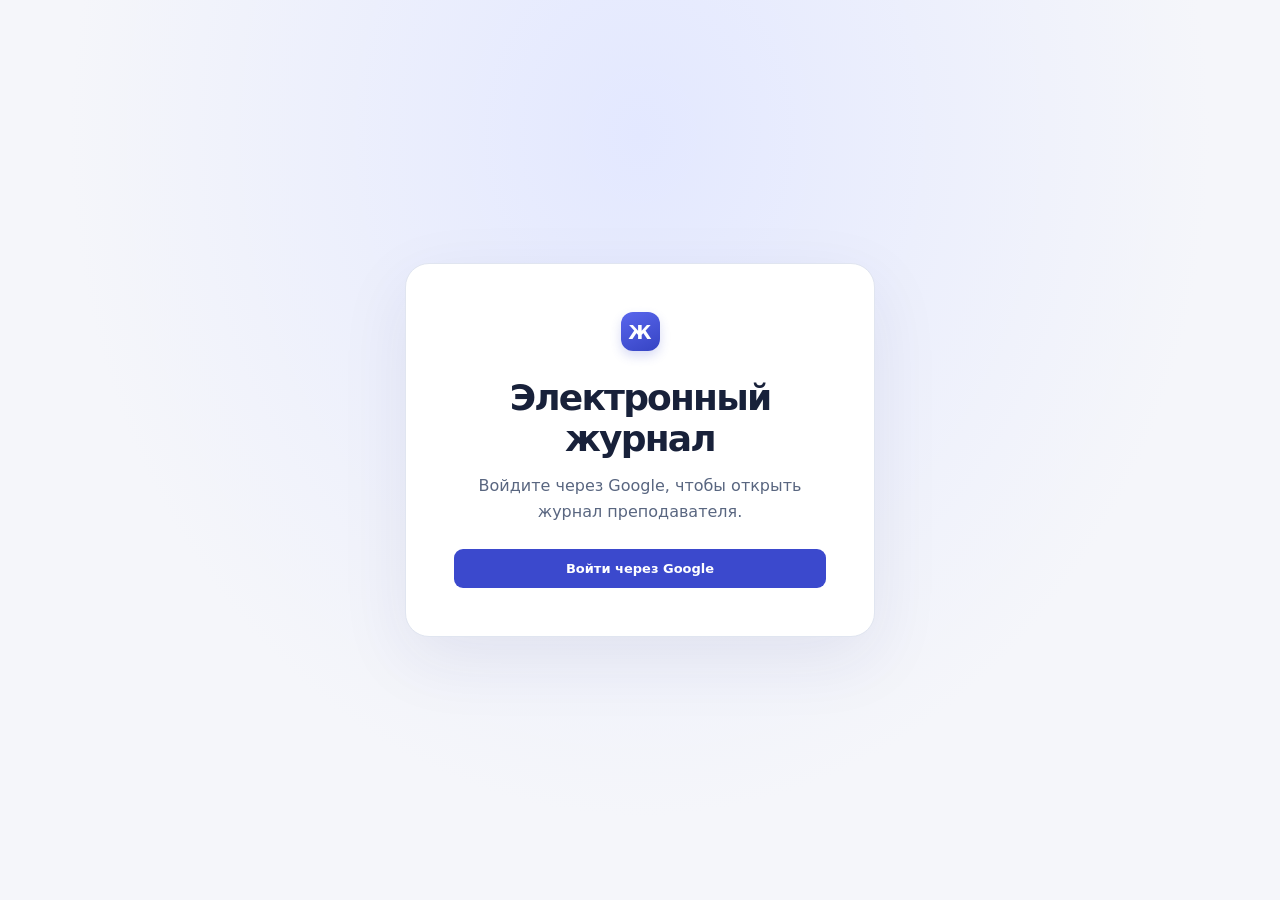
==== index.html @ f2e0462f "Publish lesson colors and subgroup filters" ====
<!doctype html>
<html lang="ru">
<head>
  <meta charset="utf-8">
  <meta name="viewport" content="width=device-width, initial-scale=1">
  <meta name="referrer" content="no-referrer">
  <meta http-equiv="Content-Security-Policy" content="default-src 'self'; connect-src 'self' https://script.google.com https://script.googleusercontent.com; object-src 'none'; base-uri 'none'; form-action 'none'">
  <meta name="theme-color" content="#f5f6fa">
  <title>Электронный журнал</title>
  <link rel="stylesheet" href="./styles.css?v=4">
  <script src="./config.js" defer></script>
  <script src="./vendor/chart.umd.js" defer></script>
  <script src="./app.js?v=4" defer></script>
</head>
<body>
  <main id="auth" class="auth">
    <section class="auth-card">
      <span class="brand-icon" aria-hidden="true">Ж</span>
      <h1>Электронный журнал</h1>
      <p>Войдите через Google, чтобы открыть журнал преподавателя.</p>
      <button class="primary" id="sign-in">Войти через Google</button>
      <p id="auth-status" role="status" hidden></p>
    </section>
  </main>
  <div id="workspace" class="workspace" hidden>
    <aside class="sidebar">
      <a id="brand-home" class="brand" href="./"><span class="brand-icon" aria-hidden="true">Ж</span><strong>Электронный<br> журнал</strong></a>
      <div class="side-inner">
        <div class="groups home-menu"><button type="button" id="home" class="side-tool"><span aria-hidden="true">▦</span> Главная</button></div>
        <section class="course-menu" aria-label="Группы по курсам">
          <p class="side-label">Курсы</p>
          <nav id="courses" class="course-tabs" aria-label="Курсы и группы"></nav>
        </section>
        <p class="side-label tools-label">Инструменты</p>
        <div class="groups tools-menu">
          <button id="roulette" class="side-tool" disabled><span aria-hidden="true">◎</span> Рулетка</button>
          <button id="settings" class="side-tool"><span aria-hidden="true">⚙︎</span> Настройки</button>
        </div>
      </div>
      <div class="account">
        <span class="avatar" id="avatar" aria-hidden="true"></span>
        <span id="email" class="email"></span>
        <button id="sign-out" class="plain sign-out">Выйти</button>
      </div>
    </aside>
    <main class="main-content" id="main">
      <header class="group-header">
        <h1 id="group-title">Группы</h1>
        <div id="group-actions" class="buttons" hidden>
          <button id="refresh" class="secondary" aria-label="Обновить данные" title="Обновить данные">↻</button>
          <button id="download" class="secondary">Скачать CSV</button>
          <button id="new-lesson" class="primary">＋ Занятие</button>
        </div>
      </header>
      <div id="summary" class="summary" hidden></div>
      <nav id="tabs" class="tabs" aria-label="Разделы журнала" hidden>
        <button data-tab="journal">Журнал</button>
        <button data-tab="lessons">Занятия</button>
        <button data-tab="topics">Вычитка</button>
        <button data-tab="analytics">Аналитика</button>
      </nav>
      <div id="banner" class="banner" role="status" hidden></div>
      <section id="content" aria-label="Данные группы"></section>
    </main>
  </div>
  <dialog id="dialog" aria-labelledby="dialog-title">
    <form id="dialog-form">
      <header class="dialog-header"><div><p id="dialog-kicker" class="eyebrow" hidden></p><h2 id="dialog-title"></h2></div>
        <button id="dialog-close" class="secondary square" type="button" aria-label="Закрыть">×</button>
      </header>
      <div id="dialog-body" class="dialog-body"></div>
      <footer class="dialog-footer"><p id="dialog-status" role="status" hidden></p><div id="dialog-actions" class="buttons"></div></footer>
    </form>
  </dialog>
</body>
</html>
---- styles.css ----
:root {
  color-scheme: light;
  --ink: #18213a;
  --muted: #596680;
  --line: #e0e5f0;
  --surface: #fff;
  --paper: #f5f6fa;
  --blue: #3b49cd;
  --blue-dark: #2938b2;
  --tint: #eef0ff;
  --red: #a33846;
  --round: 15px;
  --sidebar-bg: #fbfbff;
  --header-bg: #f7f8fd;
  --row-hover: #f3f5fc;
  --field-border: #cfd6e7;
  --accent-edge: #bbc5f0;
  --action: #3b49cd;
  --action-hover: #2938b2;
  --neutral-bg: #e8ebf7;
  --positive-bg: #e7f5ef;
  --positive-ink: #12634f;
  --warning-bg: #fcf1dc;
  --warning-ink: #815015;
  --negative-bg: #fbecef;
  --negative-ink: #932f40;
  --negative-edge: #e9c7ce;
  --grade-bg: #eef2fc;
  --grade-edge: #c6d0ed;
  --date-p1-bg: #d9f0ff;
  --date-p1-ink: #145477;
  --date-p2-bg: #eee3ff;
  --date-p2-ink: #643691;
  --auth-glow: #e3e8ff;
  font-family: Inter,system-ui,-apple-system,BlinkMacSystemFont,"Segoe UI",sans-serif;
  color: var(--ink);
  background: var(--paper);
}

:root[data-theme="dark"] {
  color-scheme: dark;
  --ink: #e8edf8;
  --muted: #a9b5ce;
  --line: #334059;
  --surface: #1c2434;
  --paper: #131925;
  --blue: #aab6ff;
  --blue-dark: #c1caff;
  --tint: #2c375e;
  --red: #ffb5c0;
  --sidebar-bg: #171f2d;
  --header-bg: #222d41;
  --row-hover: #252f44;
  --field-border: #4a5872;
  --accent-edge: #6a7bc2;
  --action: #4b5bd3;
  --action-hover: #4252cb;
  --neutral-bg: #303c54;
  --positive-bg: #203d35;
  --positive-ink: #9ae2c9;
  --warning-bg: #443621;
  --warning-ink: #f5d28e;
  --negative-bg: #452b37;
  --negative-ink: #ffc0ca;
  --negative-edge: #775363;
  --grade-bg: #263552;
  --grade-edge: #465a84;
  --date-p1-bg: #21465e;
  --date-p1-ink: #b5e5ff;
  --date-p2-bg: #483462;
  --date-p2-ink: #e4ccff;
  --auth-glow: #29345b;
}

* {
  box-sizing: border-box;
}

body {
  margin: 0;
}

button,input,select,textarea {
  font: inherit;
}

button {
  cursor: pointer;
}

button:disabled {
  opacity: .5;
  cursor: default;
}

button:focus-visible,a:focus-visible,input:focus-visible,select:focus-visible,textarea:focus-visible {
  outline: 3px solid #7c88ed;
  outline-offset: 2px;
}

[hidden] {
  display: none!important;
}

h1,h2,h3,p {
  margin: 0;
}

button,a {
  -webkit-tap-highlight-color: transparent;
}

.auth {
  min-height: 100dvh;
  display: grid;
  place-items: center;
  padding: 24px;
  background: radial-gradient(ellipse at 50% 15%,var(--auth-glow),transparent 63%),var(--paper);
}

.auth-card {
  width: min(470px,100%);
  background: var(--surface);
  padding: 48px;
  border: 1px solid var(--line);
  border-radius: 24px;
  box-shadow: 0 22px 70px #202a6c14;
  text-align: center;
}

.auth-card .brand-icon {
  margin: 0 auto 26px;
}

.auth-card h1 {
  font-size: clamp(27px,5vw,36px);
  letter-spacing: -.05em;
}

.auth-card p {
  color: var(--muted);
  line-height: 1.6;
  margin: 14px 0 24px;
}

.auth-card p[role=status] {
  font-size: 13px;
  margin: 15px 0 0;
}

.auth-card button {
  width: 100%;
}

.workspace {
  display: grid;
  grid-template-columns: 204px minmax(0,1fr);
  min-height: 100dvh;
}

.sidebar {
  position: sticky;
  top: 0;
  height: 100dvh;
  background: var(--sidebar-bg);
  border-right: 1px solid var(--line);
  padding: 18px 12px 12px;
  display: flex;
  flex-direction: column;
  gap: 17px;
}

.brand {
  display: flex;
  gap: 12px;
  align-items: center;
  padding: 0 6px;
  color: var(--ink);
  text-decoration: none;
  line-height: 1.17;
  letter-spacing: -.025em;
}

.brand-icon {
  flex: none;
  display: grid;
  place-items: center;
  height: 39px;
  width: 39px;
  color: white;
  border-radius: 12px;
  background: linear-gradient(155deg,#5966ed,#3644c3);
  font-weight: 800;
  font-size: 19px;
  box-shadow: 0 5px 11px #3e4ccc33;
}

.side-inner {
  overflow: auto;
}

.side-label {
  font-size: 11px;
  letter-spacing: .12em;
  text-transform: uppercase;
  font-weight: 750;
  color: var(--muted);
  padding: 0 11px 9px;
}

.tools-label {
  margin-top: 14px;
}

.home-menu {
  margin-bottom: 10px;
}

.course-tabs {
  display: grid;
  gap: 5px;
  min-width: 0;
}

.course {
  border: 1px solid var(--line);
  border-radius: 8px;
  background: var(--surface);
  min-width: 0;
}

.course summary {
  display: list-item;
  padding: 7px 8px;
  border-radius: 7px;
  color: var(--muted);
  cursor: pointer;
  font-size: 13px;
  font-weight: 750;
}

.course[open] summary,
.course summary:hover {
  background: var(--tint);
  color: var(--blue-dark);
}

.course summary:focus-visible {
  outline: 2px solid var(--blue);
  outline-offset: -2px;
}

.course .groups {
  padding: 4px;
}

.course .groups button {
  gap: 6px;
  padding: 6px;
}

.groups {
  display: grid;
  gap: 6px;
}

.groups button {
  display: flex;
  align-items: center;
  gap: 8px;
  border: 1px solid transparent;
  width: 100%;
  text-align: left;
  border-radius: 11px;
  padding: 10px;
  color: var(--ink);
  background: transparent;
  font-size: 14px;
  font-weight: 650;
}

.groups button:hover {
  background: var(--row-hover);
}

.groups button[aria-current=true],.groups button[aria-current=page] {
  background: var(--tint);
  color: var(--blue-dark);
  border-color: var(--accent-edge);
}

.avatar {
  display: grid;
  place-items: center;
  flex: none;
  border-radius: 9px;
  width: 30px;
  height: 30px;
  background: var(--neutral-bg);
  color: var(--blue-dark);
  font-weight: 750;
  font-size: 12px;
}

.group-name {
  display: grid;
  gap: 3px;
  min-width: 0;
}

.group-name small {
  font-weight: 500;
  color: var(--muted);
}

.side-tool span {
  font-size: 20px;
  color: var(--blue);
  line-height: 1;
  width: 23px;
  text-align: center;
}

.account {
  margin-top: auto;
  display: flex;
  align-items: center;
  gap: 7px;
  padding-top: 13px;
  border-top: 1px solid var(--line);
  font-size: 12px;
}

.email {
  overflow: hidden;
  text-overflow: ellipsis;
  white-space: nowrap;
  min-width: 0;
}

.plain {
  background: none;
  border: 0;
  color: var(--blue);
  padding: 5px;
  font-weight: 650;
}

.sign-out {
  margin-left: auto;
}

.main-content {
  padding: 12px clamp(12px,1.5vw,24px) 22px;
  max-width: 1650px;
  width: 100%;
  margin-inline: auto;
}

.group-header {
  display: flex;
  flex-wrap: wrap;
  align-items: center;
  justify-content: space-between;
  gap: 8px 16px;
  margin-bottom: 6px;
}

.eyebrow {
  color: var(--blue-dark);
  font-size: 11px;
  font-weight: 800;
  letter-spacing: .11em;
  text-transform: uppercase;
  margin-bottom: 7px;
}

.group-header h1 {
  min-width: 0;
  max-width: 100%;
  overflow: hidden;
  text-overflow: ellipsis;
  white-space: nowrap;
  font-size: clamp(18px, 2.15vw, 28px);
  letter-spacing: -.035em;
  line-height: 1.2;
}

.buttons {
  display: flex;
  flex-wrap: wrap;
  align-items: center;
  gap: 8px;
}

.primary,.secondary,.danger {
  min-height: 39px;
  padding: 8px 13px;
  border-radius: 9px;
  border: 1px solid transparent;
  font-weight: 700;
  font-size: 13px;
  white-space: nowrap;
}

.primary {
  background: var(--action);
  color: #fff;
}

.primary:hover {
  background: var(--action-hover);
}

.secondary {
  background: var(--surface);
  border-color: var(--field-border);
  color: var(--ink);
}

.secondary:hover {
  background: var(--row-hover);
  border-color: var(--accent-edge);
}

.danger {
  background: var(--negative-bg);
  color: var(--red);
  border-color: var(--negative-edge);
}

.danger:hover {
  background: var(--negative-edge);
}

.square {
  min-width: 39px;
  font-size: 20px;
  padding: 4px 8px;
}

.summary {
  display: grid;
  grid-template-columns: repeat(4,minmax(0,1fr));
  gap: 8px;
  margin-bottom: 5px;
}

.metric {
  padding: 6px 10px;
  background: var(--surface);
  border: 1px solid var(--line);
  border-radius: var(--round);
  display: grid;
  gap: 1px;
}

.metric small {
  color: var(--muted);
  font-size: 12px;
}

.metric strong {
  font-size: 20px;
  font-variant-numeric: tabular-nums;
  letter-spacing: -.04em;
}

.tabs {
  display: flex;
  gap: 20px;
  border-bottom: 1px solid var(--line);
  margin-bottom: 6px;
  overflow: auto;
}

.tabs button {
  border: 0;
  background: transparent;
  color: var(--muted);
  font-size: 14px;
  font-weight: 700;
  padding: 7px 2px;
  white-space: nowrap;
  border-bottom: 3px solid transparent;
}

.tabs button[aria-current=page] {
  color: var(--blue);
  border-bottom-color: var(--blue);
}

.banner {
  padding: 5px 9px;
  margin-bottom: 5px;
  border-radius: 10px;
  background: var(--tint);
  color: var(--blue-dark);
  font-size: 14px;
  white-space: pre-line;
}

.banner.error,.dialog-footer .error {
  background: var(--negative-bg);
  color: var(--red);
}

.panel {
  background: var(--surface);
  border: 1px solid var(--line);
  border-radius: var(--round);
  overflow: hidden;
}

.toolbar {
  display: flex;
  align-items: center;
  justify-content: space-between;
  gap: 10px;
  flex-wrap: wrap;
  padding: 7px 10px;
  border-bottom: 1px solid var(--line);
}

.toolbar h2 {
  font-size: 16px;
}

.toolbar p,.hint {
  font-size: 12px;
  color: var(--muted);
  line-height: 1.5;
}

.field {
  display: grid;
  gap: 6px;
  font-size: 13px;
  font-weight: 650;
}

.field input,.field select,.field textarea,.toolbar input,.toolbar select,.mark-select {
  min-width: 0;
  min-height: 31px;
  border: 1px solid var(--field-border);
  border-radius: 8px;
  padding: 4px 7px;
  color: var(--ink);
  background: var(--surface);
}

input::placeholder, textarea::placeholder {
  color: var(--muted);
  opacity: 1;
}

.toolbar input[type=search] {
  width: clamp(160px,23vw,260px);
}

.field textarea {
  resize: vertical;
  min-height: 68px;
}

.table-scroll {
  overflow: auto;
  max-height: 68dvh;
  scrollbar-color: var(--accent-edge) var(--paper);
}

.matrix,.data-table {
  border-collapse: separate;
  border-spacing: 0;
  width: 100%;
  font-size: 13px;
}

.matrix th,.matrix td,.data-table th,.data-table td {
  padding: 8px 12px;
  border-bottom: 1px solid var(--line);
  text-align: left;
  vertical-align: middle;
}

.matrix thead th,.data-table thead th {
  font-weight: 700;
  color: var(--muted);
  background: var(--header-bg);
  position: sticky;
  top: 0;
  z-index: 2;
  font-size: 12px;
}

.matrix {
  width: max-content;
}

.matrix td,.matrix th {
  box-sizing: border-box;
  width: 32px;
  min-width: 32px;
  padding: 2px 1px;
  text-align: center;
}

.matrix th:first-child {
  position: sticky;
  left: 0;
  width: 187px;
  min-width: 187px;
  max-width: 187px;
  padding: 4px 8px;
  text-align: left;
  background: var(--surface);
  border-right: 1px solid var(--line);
  z-index: 1;
}

.matrix thead th:first-child {
  background: var(--header-bg);
  z-index: 3;
}

.matrix tbody tr:hover > :not(.grid-unavailable), .data-table tbody tr:hover td {
  background: var(--row-hover);
}

.matrix tbody tr:last-child > *, .data-table tbody tr:last-child td {
  border-bottom: 0;
}

.student-label {
  display: flex;
  align-items: center;
  gap: 5px;
  min-width: 0;
}

.student-number {
  flex: none;
  min-width: 2ch;
  text-align: right;
  color: var(--muted);
  font-variant-numeric: tabular-nums;
}

.student-name {
  overflow: hidden;
  text-overflow: ellipsis;
  white-space: nowrap;
  font-weight: 700;
  line-height: 1.25;
}

.student-sub {
  flex: none;
  padding: 2px 4px;
  border-radius: 4px;
  background: var(--neutral-bg);
  color: var(--muted);
  font-size: 10px;
  font-weight: 700;
  line-height: 1.2;
  white-space: nowrap;
}

.grid-head,.grid-mark {
  position: relative;
  display: grid;
  place-items: center;
  width: 30px;
  overflow: hidden;
  padding: 0;
  border: 1px solid transparent;
  border-radius: 5px;
  color: inherit;
}

.grid-head {
  gap: 3px;
  min-height: 63px;
  padding: 4px 0 3px;
  background: transparent;
}

.grid-date {
  writing-mode: vertical-rl;
  text-orientation: sideways;
  font-variant-numeric: tabular-nums;
  line-height: 1;
}

.grid-date[data-type="П1"],
.grid-date[data-type="П2"],
.grid-date[data-type="ИН"] {
  padding: 2px 1px;
  border-radius: 3px;
}

.grid-date[data-type="П1"] {
  background: var(--date-p1-bg);
  color: var(--date-p1-ink);
}

.grid-date[data-type="П2"] {
  background: var(--date-p2-bg);
  color: var(--date-p2-ink);
}

.grid-date[data-type="ИН"] {
  background: var(--positive-bg);
  color: var(--positive-ink);
}

.grid-head small {
  color: var(--muted);
  font-size: 10px;
  line-height: 1;
}

.grid-head:hover {
  background: var(--tint);
}

.grid-mark {
  min-height: 25px;
  background: var(--grade-bg);
  border-color: var(--grade-edge);
  color: var(--blue-dark);
  font-weight: 750;
  cursor: pointer;
}

.grid-mark[data-mark="5"],.grid-mark[data-mark="4"] {
  color: var(--positive-ink);
  background: var(--positive-bg);
}

.grid-mark[data-mark="3"] {
  color: var(--warning-ink);
  background: var(--warning-bg);
}

.grid-mark[data-mark="2"],.grid-mark[data-mark="н"],.grid-mark[data-mark="нб"] {
  color: var(--negative-ink);
  background: var(--negative-bg);
}

.grid-mark:hover:enabled {
  border-color: var(--blue);
  box-shadow: inset 0 0 0 1px var(--blue);
}

.grid-head:focus-visible,.grid-mark:focus-visible {
  outline-offset: -2px;
}

.grid-mark[data-note=true]::after {
  content: "";
  position: absolute;
  right: 2px;
  top: 2px;
  width: 4px;
  height: 4px;
  border-radius: 50%;
  background: var(--blue);
}

.grid-unavailable {
  background: var(--surface);
  cursor: not-allowed;
}

.empty {
  padding: 28px 18px;
  color: var(--muted);
  text-align: center;
  font-size: 14px;
}

.pill {
  display: inline-block;
  border-radius: 999px;
  padding: 4px 8px;
  background: var(--tint);
  color: var(--blue-dark);
  font-weight: 700;
  font-size: 11px;
  white-space: nowrap;
}

.pill.practice {
  background: var(--positive-bg);
  color: var(--positive-ink);
}

.pill.neutral {
  background: var(--neutral-bg);
  color: var(--muted);
}

.link-btn {
  border: 0;
  background: none;
  color: var(--blue);
  font: inherit;
  font-weight: 700;
  padding: 4px 0;
  text-align: left;
}

.nowrap {
  white-space: nowrap;
}

.number {
  text-align: right!important;
  font-variant-numeric: tabular-nums;
}

.topic-columns,.analytics-layout {
  display: grid;
  grid-template-columns: repeat(2,minmax(0,1fr));
  gap: 13px;
}

.topic-columns .data-table th,.topic-columns .data-table td {
  padding: 8px;
}

.progress {
  display: flex;
  align-items: center;
  gap: 8px;
}

.progress progress {
  max-width: 88px;
  accent-color: var(--blue);
}

.timeline {
  position: relative;
  height: 220px;
  margin: 8px 10px 10px;
}

.analytics-layout {
  margin-bottom: 13px;
}

dialog {
  width: min(780px,calc(100% - 28px));
  max-height: 90dvh;
  border: 1px solid var(--line);
  border-radius: 18px;
  padding: 0;
  color: var(--ink);
  background: var(--surface);
  box-shadow: 0 24px 90px #161f4a40;
}

dialog::backdrop {
  background: #14214488;
}

dialog form {
  display: flex;
  flex-direction: column;
  max-height: 89dvh;
}

.dialog-header,.dialog-footer {
  padding: 16px 20px;
  background: var(--surface);
  flex: none;
}

.dialog-header {
  display: flex;
  justify-content: space-between;
  gap: 10px;
  align-items: center;
  border-bottom: 1px solid var(--line);
}

.dialog-header h2 {
  font-size: 22px;
  letter-spacing: -.025em;
}

.dialog-footer {
  border-top: 1px solid var(--line);
}

.dialog-footer .buttons {
  justify-content: flex-end;
}

.dialog-footer p {
  font-size: 13px;
  margin-bottom: 8px;
  padding: 6px 9px;
  border-radius: 7px;
}

.dialog-body {
  padding: 16px 20px;
  overflow: auto;
  display: grid;
  gap: 15px;
}

.lesson-fields {
  display: grid;
  grid-template-columns: 1fr 1fr 2fr;
  gap: 10px;
}

.editor-roster {
  display: grid;
  gap: 5px;
}

.editor-row {
  display: grid;
  grid-template-columns: minmax(120px,1fr) 102px minmax(100px,1.4fr);
  align-items: center;
  gap: 9px;
  padding: 5px 0;
  border-bottom: 1px solid var(--line);
}

.editor-row textarea {
  width: 100%;
  min-width: 0;
  border: 1px solid var(--field-border);
  border-radius: 8px;
  padding: 7px 9px;
  resize: vertical;
}

.editor-row select {
  width: 100%;
}

.editor-row .student-name {
  font-size: 13px;
}

.schedule-grid {
  display: grid;
  grid-template-columns: repeat(2,minmax(0,1fr));
  gap: 11px;
}

.schedule-day {
  padding: 10px 12px;
  border: 1px solid var(--line);
  border-radius: 10px;
}

.schedule-day h3 {
  font-size: 15px;
  margin-bottom: 7px;
}

.schedule-line {
  font-size: 13px;
  padding: 7px 0;
  border-top: 1px solid var(--line);
  line-height: 1.5;
}

.schedule-line small {
  display: block;
  color: var(--muted);
}

.roulette-result {
  min-height: 100px;
  display: grid;
  place-items: center;
  border-radius: 12px;
  background: var(--tint);
  color: var(--blue-dark);
  text-align: center;
  padding: 18px;
  font-size: clamp(23px,4vw,34px);
  font-weight: 800;
}

.home-schedule .schedule-grid {
  padding: 9px;
  grid-template-columns: repeat(3, minmax(0, 1fr));
}

.schedule-filter {
  display: flex;
  align-items: center;
  gap: 6px;
  font-size: 13px;
  color: var(--muted);
}

.schedule-day[data-today="true"] {
  border-color: var(--accent-edge);
}

.schedule-day[data-today="true"] h3 {
  color: var(--blue);
}

.schedule-lesson {
  display: flex;
  flex-wrap: wrap;
  align-items: baseline;
  gap: 2px 7px;
}

@media(min-width:801px) and (min-height:520px) {
  .main-content:has(.journal-panel) {
    height: 100dvh;
    padding-block: 8px 6px;
    display: flex;
    flex-direction: column;
  }

  .main-content:has(.journal-panel) > :not(#content) {
    flex-shrink: 0;
  }

  .main-content:has(.journal-panel) .group-header button {
    min-height: 31px;
    padding-block: 4px;
  }

  .main-content:has(.journal-panel) .metric {
    display: flex;
    align-items: baseline;
    justify-content: space-between;
    gap: 4px;
    padding-block: 4px;
  }

  .main-content:has(.journal-panel) .metric strong {
    font-size: 17px;
  }

  .main-content:has(.journal-panel) .tabs button {
    padding-block: 5px;
  }

  .journal-panel .toolbar {
    padding-block: 4px;
  }

  .journal-panel .toolbar h2 {
    font-size: 14px;
  }

  .journal-panel .toolbar p {
    font-size: 11px;
    line-height: 1.2;
  }

  #content:has(.journal-panel), .journal-panel {
    display: flex;
    flex-direction: column;
    flex: 1;
    min-height: 0;
  }

  #matrix-scroll {
    container-type: size;
    flex: 1;
    max-height: none;
    min-height: 0;
  }

  .matrix {
    --student-width: 164px;
    --lesson-width: clamp(16px, calc((100cqw - var(--student-width) - 2px) / var(--lesson-count, 1)), 32px);
    --row-height: clamp(16px, calc((100cqh - 57px) / var(--student-count, 1)), 29px);
    width: calc(var(--student-width) + var(--lesson-width) * var(--lesson-count, 1));
    table-layout: fixed;
    font-size: 11px;
  }

  .matrix th, .matrix td {
    width: var(--lesson-width);
    min-width: 0;
    padding-block: 0;
  }

  .matrix th:first-child {
    width: var(--student-width);
    min-width: 0;
    padding: 0 5px;
  }

  .matrix .student-sub {
    padding-block: 1px;
  }

  .matrix .grid-head, .matrix .grid-mark {
    width: 100%;
  }

  .matrix .grid-head {
    min-height: 49px;
    gap: 2px;
    padding-block: 2px;
  }

  .matrix .grid-mark {
    height: max(15px, calc(var(--row-height) - 1px));
    min-height: 0;
  }
}

@media(max-width:1050px) {
  .topic-columns {
    grid-template-columns: 1fr;
  }
  .home-schedule .schedule-grid {
    grid-template-columns: repeat(2, minmax(0, 1fr));
  }
}

@media(max-width:800px) {
  .workspace {
    grid-template-columns: minmax(0,1fr);
  }
  .sidebar {
    position: static;
    height: auto;
    display: grid;
    grid-template-columns: minmax(0,1fr) auto;
    gap: 12px;
    padding: 12px 16px;
    border-right: 0;
    border-bottom: 1px solid var(--line);
  }
  .brand {
    padding: 0;
  }
  .brand strong br {
    display: none;
  }
  .brand-icon {
    height: 33px;
    width: 33px;
  }
  .account {
    grid-column: 2;
    grid-row: 1;
    margin: 0;
    border: 0;
    padding: 0;
    max-width: 41vw;
  }
  .side-inner {
    grid-row: 2;
    grid-column: 1/-1;
    display: grid;
    grid-template-columns: auto minmax(0, 1fr);
    gap: 6px;
    overflow: clip;
  }
  .course-menu {
    grid-area: 2 / 1 / 3 / -1;
  }
  .course-tabs {
    grid-template-columns: repeat(2, minmax(0, 1fr));
    align-items: start;
  }
  .home-menu {
    margin-bottom: 0;
    grid-area: 1 / 1;
  }
  .tools-menu {
    grid-area: 1 / 2;
  }
  .side-inner .groups {
    overflow: auto;
    padding: 2px;
  }
  .side-label {
    display: none;
  }
  .groups {
    display: flex;
    flex: none;
    gap: 5px;
  }
  .groups button {
    white-space: nowrap;
    width: auto;
    padding: 5px 7px;
    gap: 6px;
  }
  .groups button small {
    font-size: 10px;
  }
  .main-content {
    padding-top: 10px;
  }
  .metric {
    padding: 5px 8px;
  }
  .group-header {
    align-items: start;
  }
}

@media(max-width:520px) {
  .summary {
    grid-template-columns: repeat(2,minmax(0,1fr));
    gap: 7px;
    margin-bottom: 5px;
  }
  .metric {
    display: flex;
    align-items: baseline;
    justify-content: space-between;
    gap: 4px;
  }
  .metric strong {
    font-size: 16px;
  }
  .tabs {
    gap: 14px;
  }
  .auth-card {
    padding: 30px 25px;
  }
  .analytics-layout,.schedule-grid,.home-schedule .schedule-grid {
    grid-template-columns: 1fr;
  }
  .lesson-fields {
    grid-template-columns: 1fr 1fr;
  }
  .lesson-fields .field:last-child {
    grid-column: 1/-1;
  }
  .editor-row {
    grid-template-columns: 1fr 86px;
  }
  .editor-row textarea {
    grid-column: 1/-1;
  }
  .dialog-header,.dialog-footer,.dialog-body {
    padding: 12px;
  }
  .matrix th:first-child {
    width: 151px;
    min-width: 151px;
    max-width: 151px;
    padding-inline: 5px;
  }
  .group-header h1 {
    font-size: clamp(13px, 3.65vw, 19px);
  }
  .account .avatar {
    display: none;
  }
  .table-scroll {
    max-height: 58dvh;
  }
}

@media(prefers-reduced-motion:reduce) {
  *,*::before,*::after {
    scroll-behavior: auto!important;
    animation: none!important;
    transition: none!important;
  }
}
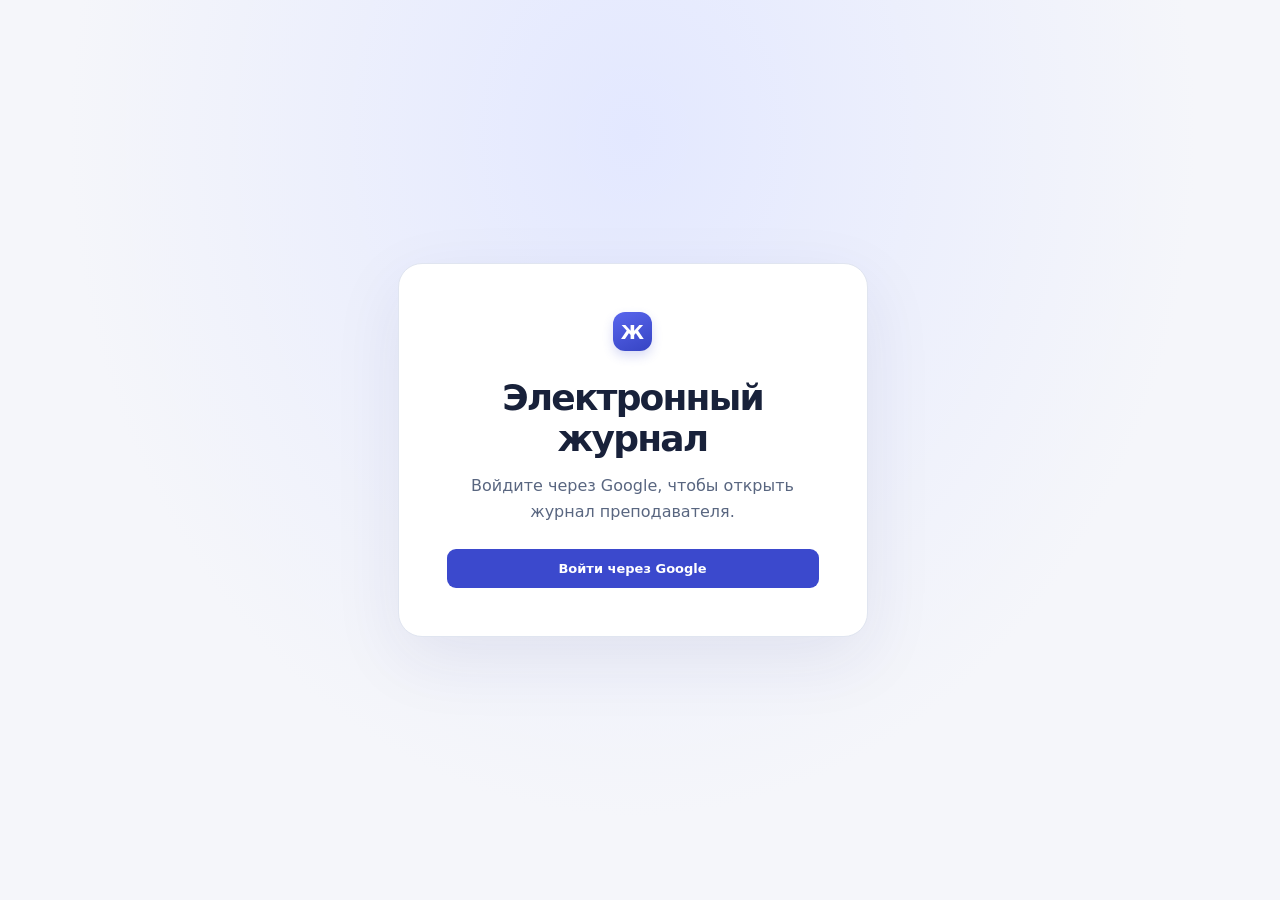
==== commit 17e0a713: "Publish stable summary and animated roulette" ====
--- a/index.html
+++ b/index.html
@@ -7,10 +7,10 @@
   <meta http-equiv="Content-Security-Policy" content="default-src 'self'; connect-src 'self' https://script.google.com https://script.googleusercontent.com; object-src 'none'; base-uri 'none'; form-action 'none'">
   <meta name="theme-color" content="#f5f6fa">
   <title>Электронный журнал</title>
-  <link rel="stylesheet" href="./styles.css?v=4">
+  <link rel="stylesheet" href="./styles.css?v=6">
   <script src="./config.js" defer></script>
   <script src="./vendor/chart.umd.js" defer></script>
-  <script src="./app.js?v=4" defer></script>
+  <script src="./app.js?v=6" defer></script>
 </head>
 <body>
   <main id="auth" class="auth">
--- a/styles.css
+++ b/styles.css
@@ -39,37 +39,37 @@
 
 :root[data-theme="dark"] {
   color-scheme: dark;
-  --ink: #e8edf8;
-  --muted: #a9b5ce;
-  --line: #334059;
-  --surface: #1c2434;
-  --paper: #131925;
-  --blue: #aab6ff;
-  --blue-dark: #c1caff;
-  --tint: #2c375e;
-  --red: #ffb5c0;
-  --sidebar-bg: #171f2d;
-  --header-bg: #222d41;
-  --row-hover: #252f44;
-  --field-border: #4a5872;
-  --accent-edge: #6a7bc2;
-  --action: #4b5bd3;
-  --action-hover: #4252cb;
-  --neutral-bg: #303c54;
-  --positive-bg: #203d35;
-  --positive-ink: #9ae2c9;
-  --warning-bg: #443621;
-  --warning-ink: #f5d28e;
-  --negative-bg: #452b37;
-  --negative-ink: #ffc0ca;
-  --negative-edge: #775363;
-  --grade-bg: #263552;
-  --grade-edge: #465a84;
-  --date-p1-bg: #21465e;
-  --date-p1-ink: #b5e5ff;
-  --date-p2-bg: #483462;
-  --date-p2-ink: #e4ccff;
-  --auth-glow: #29345b;
+  --ink: #cbd1dc;
+  --muted: #a1aabb;
+  --line: #3a4351;
+  --surface: #2a313e;
+  --paper: #232935;
+  --blue: #a5b1db;
+  --blue-dark: #b1bbde;
+  --tint: #333d53;
+  --red: #dfaab1;
+  --sidebar-bg: #272e3a;
+  --header-bg: #303848;
+  --row-hover: #323b4a;
+  --field-border: #485364;
+  --accent-edge: #586781;
+  --action: #455580;
+  --action-hover: #50618b;
+  --neutral-bg: #394354;
+  --positive-bg: #30443e;
+  --positive-ink: #abd3c4;
+  --warning-bg: #474033;
+  --warning-ink: #dcc39b;
+  --negative-bg: #493940;
+  --negative-ink: #e4b5bc;
+  --negative-edge: #5a4650;
+  --grade-bg: #333d50;
+  --grade-edge: #48566e;
+  --date-p1-bg: #334c60;
+  --date-p1-ink: #b4d5e9;
+  --date-p2-bg: #463e56;
+  --date-p2-ink: #d4bfdf;
+  --auth-glow: #303a50;
 }
 
 * {
@@ -595,6 +595,7 @@
 
 .matrix {
   width: max-content;
+  min-width: 100%;
 }
 
 .matrix td,.matrix th {
@@ -950,94 +951,285 @@
   font-size: 13px;
 }
 
+.roulette-stage {
+  position: relative;
+  overflow: hidden;
+  height: 142px;
+  border: 1px solid var(--line);
+  border-radius: 13px;
+  background: var(--paper);
+}
+
+.roulette-stage::after {
+  content: "";
+  position: absolute;
+  inset: 0;
+  z-index: 1;
+  pointer-events: none;
+  background: linear-gradient(to right, var(--paper), transparent 17%, transparent 83%, var(--paper));
+}
+
+.roulette-track {
+  position: absolute;
+  inset-block: 13px;
+  left: 50%;
+  display: flex;
+  gap: 8px;
+  width: max-content;
+}
+
+.roulette-card {
+  display: grid;
+  justify-items: center;
+  align-content: center;
+  gap: 5px;
+  width: 134px;
+  min-width: 134px;
+  padding: 6px;
+  border: 1px solid var(--field-border);
+  border-radius: 9px;
+  background: var(--surface);
+  text-align: center;
+  color: var(--ink);
+}
+
+.roulette-card[data-subgroup="1"] {
+  border-bottom: 3px solid var(--date-p1-ink);
+}
+
+.roulette-card[data-subgroup="2"] {
+  border-bottom: 3px solid var(--date-p2-ink);
+}
+
+.roulette-card-selected {
+  outline: 2px solid var(--blue);
+  outline-offset: -2px;
+  background: var(--tint);
+}
+
+.roulette-initials {
+  display: grid;
+  place-items: center;
+  width: 33px;
+  height: 33px;
+  border-radius: 50%;
+  color: var(--blue-dark);
+  background: var(--neutral-bg);
+  font-weight: 750;
+}
+
+.roulette-card strong {
+  font-size: 13px;
+  line-height: 1.16;
+  overflow-wrap: anywhere;
+}
+
+.roulette-card small {
+  color: var(--muted);
+  font-size: 10px;
+  font-weight: 750;
+}
+
+.roulette-pointer {
+  position: absolute;
+  z-index: 2;
+  inset-block: 0;
+  left: 50%;
+  width: 2px;
+  transform: translateX(-50%);
+  background: var(--blue);
+  pointer-events: none;
+}
+
+.roulette-pointer::before,
+.roulette-pointer::after {
+  content: "";
+  position: absolute;
+  left: 50%;
+  width: 11px;
+  height: 11px;
+  transform: translateX(-50%) rotate(45deg);
+  background: var(--blue);
+}
+
+.roulette-pointer::before {
+  top: -6px;
+}
+
+.roulette-pointer::after {
+  bottom: -6px;
+}
+
+.roulette-stage[data-landed="true"] .roulette-pointer {
+  background: transparent;
+}
+
+.roulette-result {
+  min-height: 24px;
+  margin: 0;
+  color: var(--blue-dark);
+  font-size: 16px;
+  font-weight: 750;
+  text-align: center;
+}
+
 .schedule-grid {
   display: grid;
-  grid-template-columns: repeat(2,minmax(0,1fr));
-  gap: 11px;
-}
-
-.schedule-day {
-  padding: 10px 12px;
+  grid-template-columns: repeat(2, minmax(0, 1fr));
+  gap: 12px;
+  padding: 10px;
+}
+
+.schedule-column {
+  display: grid;
+  align-content: start;
+  gap: 10px;
+  min-width: 0;
+}
+
+.schedule-day h3 {
+  display: flex;
+  flex-wrap: wrap;
+  align-items: center;
+  gap: 7px;
+  margin: 0 0 5px;
+  font-size: 14px;
+}
+
+.schedule-day time,
+.schedule-week span {
+  padding: 3px 6px;
+  border-radius: 6px;
+  color: var(--muted);
+  background: var(--header-bg);
+  font-size: 11px;
+  white-space: nowrap;
+}
+
+.schedule-day[data-today="true"] time,
+.schedule-week [aria-current="true"] {
+  color: var(--blue-dark);
+  background: var(--tint);
+  font-weight: 750;
+}
+
+.schedule-week {
+  display: flex;
+  gap: 5px;
+}
+
+.schedule-pairs {
   border: 1px solid var(--line);
-  border-radius: 10px;
-}
-
-.schedule-day h3 {
-  font-size: 15px;
-  margin-bottom: 7px;
-}
-
-.schedule-line {
-  font-size: 13px;
-  padding: 7px 0;
+  border-radius: 9px;
+  overflow: hidden;
+}
+
+.schedule-pair {
+  display: grid;
+  grid-template-columns: 82px minmax(0, 1fr) 70px;
+  min-height: 47px;
+  font-size: 12px;
+}
+
+.schedule-pair + .schedule-pair {
   border-top: 1px solid var(--line);
-  line-height: 1.5;
-}
-
-.schedule-line small {
-  display: block;
-  color: var(--muted);
-}
-
-.roulette-result {
-  min-height: 100px;
-  display: grid;
-  place-items: center;
-  border-radius: 12px;
-  background: var(--tint);
-  color: var(--blue-dark);
+}
+
+.schedule-time,
+.schedule-room {
+  display: grid;
+  place-content: center;
   text-align: center;
-  padding: 18px;
-  font-size: clamp(23px,4vw,34px);
-  font-weight: 800;
-}
-
-.home-schedule .schedule-grid {
-  padding: 9px;
-  grid-template-columns: repeat(3, minmax(0, 1fr));
-}
-
-.schedule-filter {
-  display: flex;
+  gap: 3px;
+  padding: 4px;
+  background: var(--header-bg);
+}
+
+.schedule-time {
+  border-right: 1px solid var(--line);
+}
+
+.schedule-time small,
+.schedule-room {
+  font-size: 10px;
+  color: var(--muted);
+}
+
+.schedule-room {
+  border-left: 1px solid var(--line);
+  overflow-wrap: anywhere;
+}
+
+.schedule-variants,
+.schedule-variant {
+  display: flex;
+  flex-direction: column;
+  min-width: 0;
+}
+
+.schedule-variant {
+  flex: 1;
+  justify-content: center;
+  min-height: 22px;
+}
+
+.schedule-variant + .schedule-variant {
+  border-top: 1px solid var(--line);
+}
+
+.schedule-variant[data-inactive="true"] {
+  background: var(--header-bg);
+  color: var(--muted);
+}
+
+.schedule-variant[data-inactive="true"] .link-btn {
+  color: var(--muted);
+}
+
+.schedule-lesson {
+  display: grid;
+  grid-template-columns: minmax(0, 1fr) minmax(0, 1.35fr);
   align-items: center;
-  gap: 6px;
-  font-size: 13px;
-  color: var(--muted);
-}
-
-.schedule-day[data-today="true"] {
-  border-color: var(--accent-edge);
-}
-
-.schedule-day[data-today="true"] h3 {
-  color: var(--blue);
-}
-
-.schedule-lesson {
-  display: flex;
-  flex-wrap: wrap;
-  align-items: baseline;
-  gap: 2px 7px;
-}
-
-@media(min-width:801px) and (min-height:520px) {
-  .main-content:has(.journal-panel) {
-    height: 100dvh;
-    padding-block: 8px 6px;
-    display: flex;
-    flex-direction: column;
-  }
-
-  .main-content:has(.journal-panel) > :not(#content) {
-    flex-shrink: 0;
-  }
-
-  .main-content:has(.journal-panel) .group-header button {
+  gap: 4px;
+  padding: 2px 5px;
+  min-height: 22px;
+}
+
+.schedule-lesson > * {
+  overflow: hidden;
+  text-overflow: ellipsis;
+  white-space: nowrap;
+}
+
+.schedule-lesson .link-btn {
+  padding: 0;
+}
+
+.schedule-lesson .link-btn:focus-visible {
+  outline-offset: -1px;
+}
+
+.schedule-no-lesson {
+  margin: auto;
+  color: var(--muted);
+  font-size: 11px;
+}
+
+@media(min-width:801px) {
+  :root {
+    scrollbar-gutter: stable;
+  }
+
+  .main-content {
+    padding-top: 8px;
+  }
+
+  .group-header button {
     min-height: 31px;
     padding-block: 4px;
   }
 
-  .main-content:has(.journal-panel) .metric {
+  .metric {
     display: flex;
     align-items: baseline;
     justify-content: space-between;
@@ -1045,12 +1237,26 @@
     padding-block: 4px;
   }
 
-  .main-content:has(.journal-panel) .metric strong {
+  .metric strong {
     font-size: 17px;
   }
 
-  .main-content:has(.journal-panel) .tabs button {
+  .tabs button {
     padding-block: 5px;
+  }
+
+}
+
+@media(min-width:801px) and (min-height:520px) {
+  .main-content:has(.journal-panel) {
+    height: 100dvh;
+    padding-bottom: 6px;
+    display: flex;
+    flex-direction: column;
+  }
+
+  .main-content:has(.journal-panel) > :not(#content) {
+    flex-shrink: 0;
   }
 
   .journal-panel .toolbar {
@@ -1074,16 +1280,19 @@
   }
 
   #matrix-scroll {
+    --student-width: 164px;
+    --max-row-height: 29px;
+    --visible-lessons: 35;
+    --visible-students: 33;
     container-type: size;
     flex: 1;
-    max-height: none;
+    max-height: calc(57px + var(--visible-students) * var(--max-row-height));
     min-height: 0;
   }
 
   .matrix {
-    --student-width: 164px;
-    --lesson-width: clamp(16px, calc((100cqw - var(--student-width) - 2px) / var(--lesson-count, 1)), 32px);
-    --row-height: clamp(16px, calc((100cqh - 57px) / var(--student-count, 1)), 29px);
+    --lesson-width: max(16px, calc((100cqw - var(--student-width) - 2px) / min(var(--lesson-count, 1), var(--visible-lessons))));
+    --row-height: clamp(15px, calc((100cqh - 57px) / min(var(--student-count, 1), var(--visible-students))), var(--max-row-height));
     width: calc(var(--student-width) + var(--lesson-width) * var(--lesson-count, 1));
     table-layout: fixed;
     font-size: 11px;
@@ -1116,8 +1325,9 @@
   }
 
   .matrix .grid-mark {
-    height: max(15px, calc(var(--row-height) - 1px));
+    height: calc(var(--row-height) - 1px);
     min-height: 0;
+    line-height: 1;
   }
 }
 
@@ -1125,12 +1335,12 @@
   .topic-columns {
     grid-template-columns: 1fr;
   }
-  .home-schedule .schedule-grid {
-    grid-template-columns: repeat(2, minmax(0, 1fr));
-  }
 }
 
 @media(max-width:800px) {
+  .schedule-grid {
+    grid-template-columns: 1fr;
+  }
   .workspace {
     grid-template-columns: minmax(0,1fr);
   }
@@ -1237,8 +1447,15 @@
   .auth-card {
     padding: 30px 25px;
   }
-  .analytics-layout,.schedule-grid,.home-schedule .schedule-grid {
+  .analytics-layout,.schedule-grid {
     grid-template-columns: 1fr;
+  }
+  .schedule-pair {
+    grid-template-columns: 68px minmax(0, 1fr) 57px;
+  }
+  .schedule-lesson > * {
+    white-space: normal;
+    overflow-wrap: anywhere;
   }
   .lesson-fields {
     grid-template-columns: 1fr 1fr;
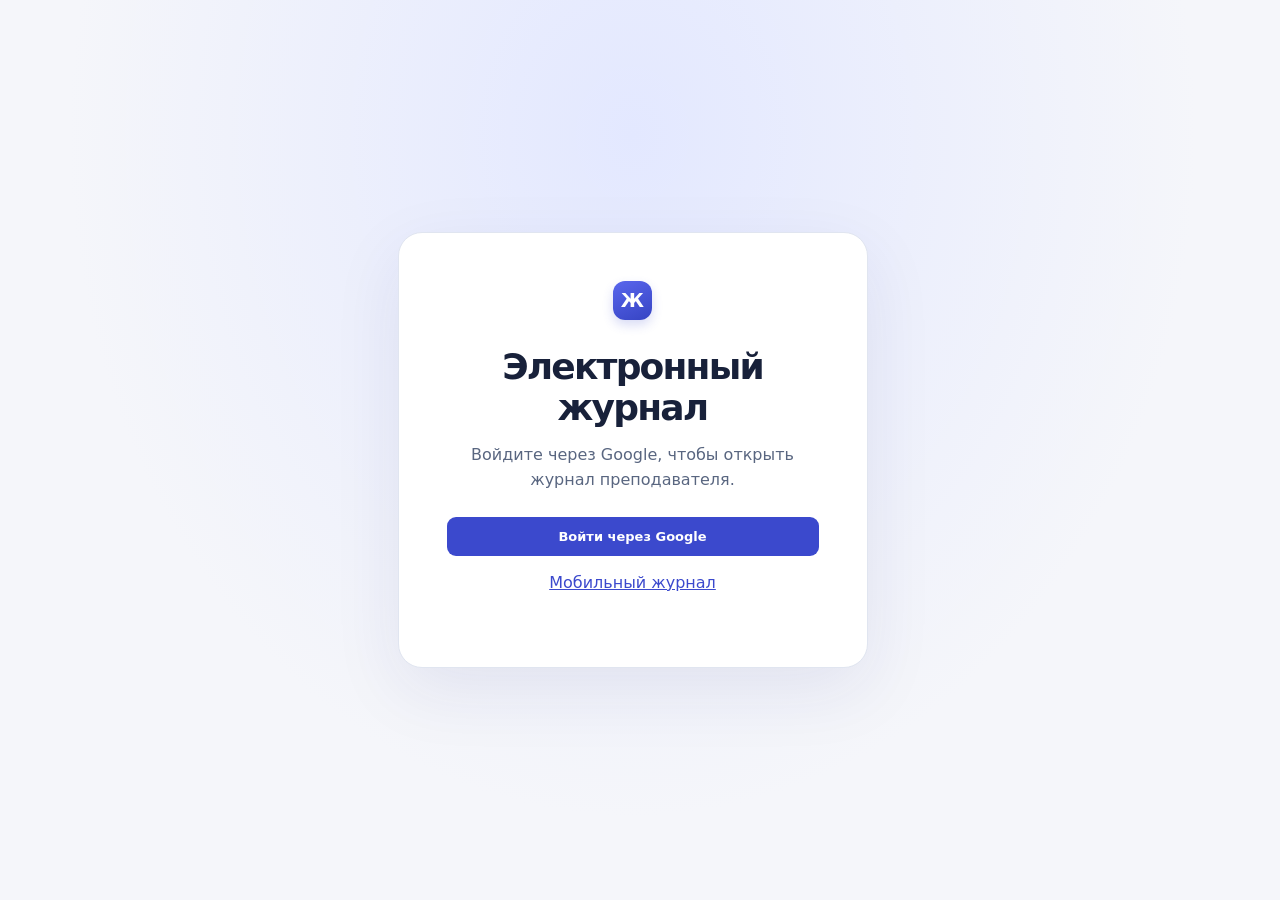
==== commit 1d4ef55b: "Publish the mobile journal PWA" ====
--- a/index.html
+++ b/index.html
@@ -7,10 +7,11 @@
   <meta http-equiv="Content-Security-Policy" content="default-src 'self'; connect-src 'self' https://script.google.com https://script.googleusercontent.com; object-src 'none'; base-uri 'none'; form-action 'none'">
   <meta name="theme-color" content="#f5f6fa">
   <title>Электронный журнал</title>
-  <link rel="stylesheet" href="./styles.css?v=6">
-  <script src="./config.js" defer></script>
+  <link rel="stylesheet" href="./styles.css?v=8">
+  <script src="./config.js?v=3" defer></script>
   <script src="./vendor/chart.umd.js" defer></script>
-  <script src="./app.js?v=6" defer></script>
+  <script src="./auth.js?v=1" defer></script>
+  <script src="./app.js?v=9" defer></script>
 </head>
 <body>
   <main id="auth" class="auth">
@@ -19,6 +20,7 @@
       <h1>Электронный журнал</h1>
       <p>Войдите через Google, чтобы открыть журнал преподавателя.</p>
       <button class="primary" id="sign-in">Войти через Google</button>
+      <p><a href="./mobile/">Мобильный журнал</a></p>
       <p id="auth-status" role="status" hidden></p>
     </section>
   </main>
@@ -33,6 +35,7 @@
         </section>
         <p class="side-label tools-label">Инструменты</p>
         <div class="groups tools-menu">
+          <a class="side-mobile" href="./mobile/">Мобильный журнал</a>
           <button id="roulette" class="side-tool" disabled><span aria-hidden="true">◎</span> Рулетка</button>
           <button id="settings" class="side-tool"><span aria-hidden="true">⚙︎</span> Настройки</button>
         </div>
--- a/styles.css
+++ b/styles.css
@@ -927,11 +927,32 @@
 
 .editor-row {
   display: grid;
-  grid-template-columns: minmax(120px,1fr) 102px minmax(100px,1.4fr);
+  grid-template-columns: minmax(120px,1fr) 36px 102px minmax(100px,1.4fr);
   align-items: center;
   gap: 9px;
   padding: 5px 0;
   border-bottom: 1px solid var(--line);
+}
+
+.attendance-toggle {
+  min-height: 32px;
+  padding: 0;
+  border: 1px solid var(--line);
+  border-radius: 7px;
+  background: var(--positive-bg);
+  color: var(--positive-ink);
+  font-size: 14px;
+  font-weight: 800;
+}
+
+.attendance-toggle[aria-pressed="true"] {
+  background: var(--negative-bg);
+  color: var(--negative-ink);
+  border-color: var(--negative-edge);
+}
+
+.attendance-toggle:hover {
+  border-color: currentColor;
 }
 
 .editor-row textarea {
@@ -1464,7 +1485,7 @@
     grid-column: 1/-1;
   }
   .editor-row {
-    grid-template-columns: 1fr 86px;
+    grid-template-columns: minmax(0,1fr) 34px 86px;
   }
   .editor-row textarea {
     grid-column: 1/-1;
@@ -1496,3 +1517,24 @@
     transition: none!important;
   }
 }
+
+.side-mobile {
+  display: flex;
+  align-items: center;
+  min-height: 34px;
+  padding: 6px 8px;
+  border-radius: 8px;
+  color: var(--blue);
+  text-decoration: none;
+  font-size: 14px;
+  font-weight: 700;
+  white-space: nowrap;
+}
+
+.side-mobile:hover {
+  background: var(--row-hover);
+}
+
+.auth-card a {
+  color: var(--blue);
+}
